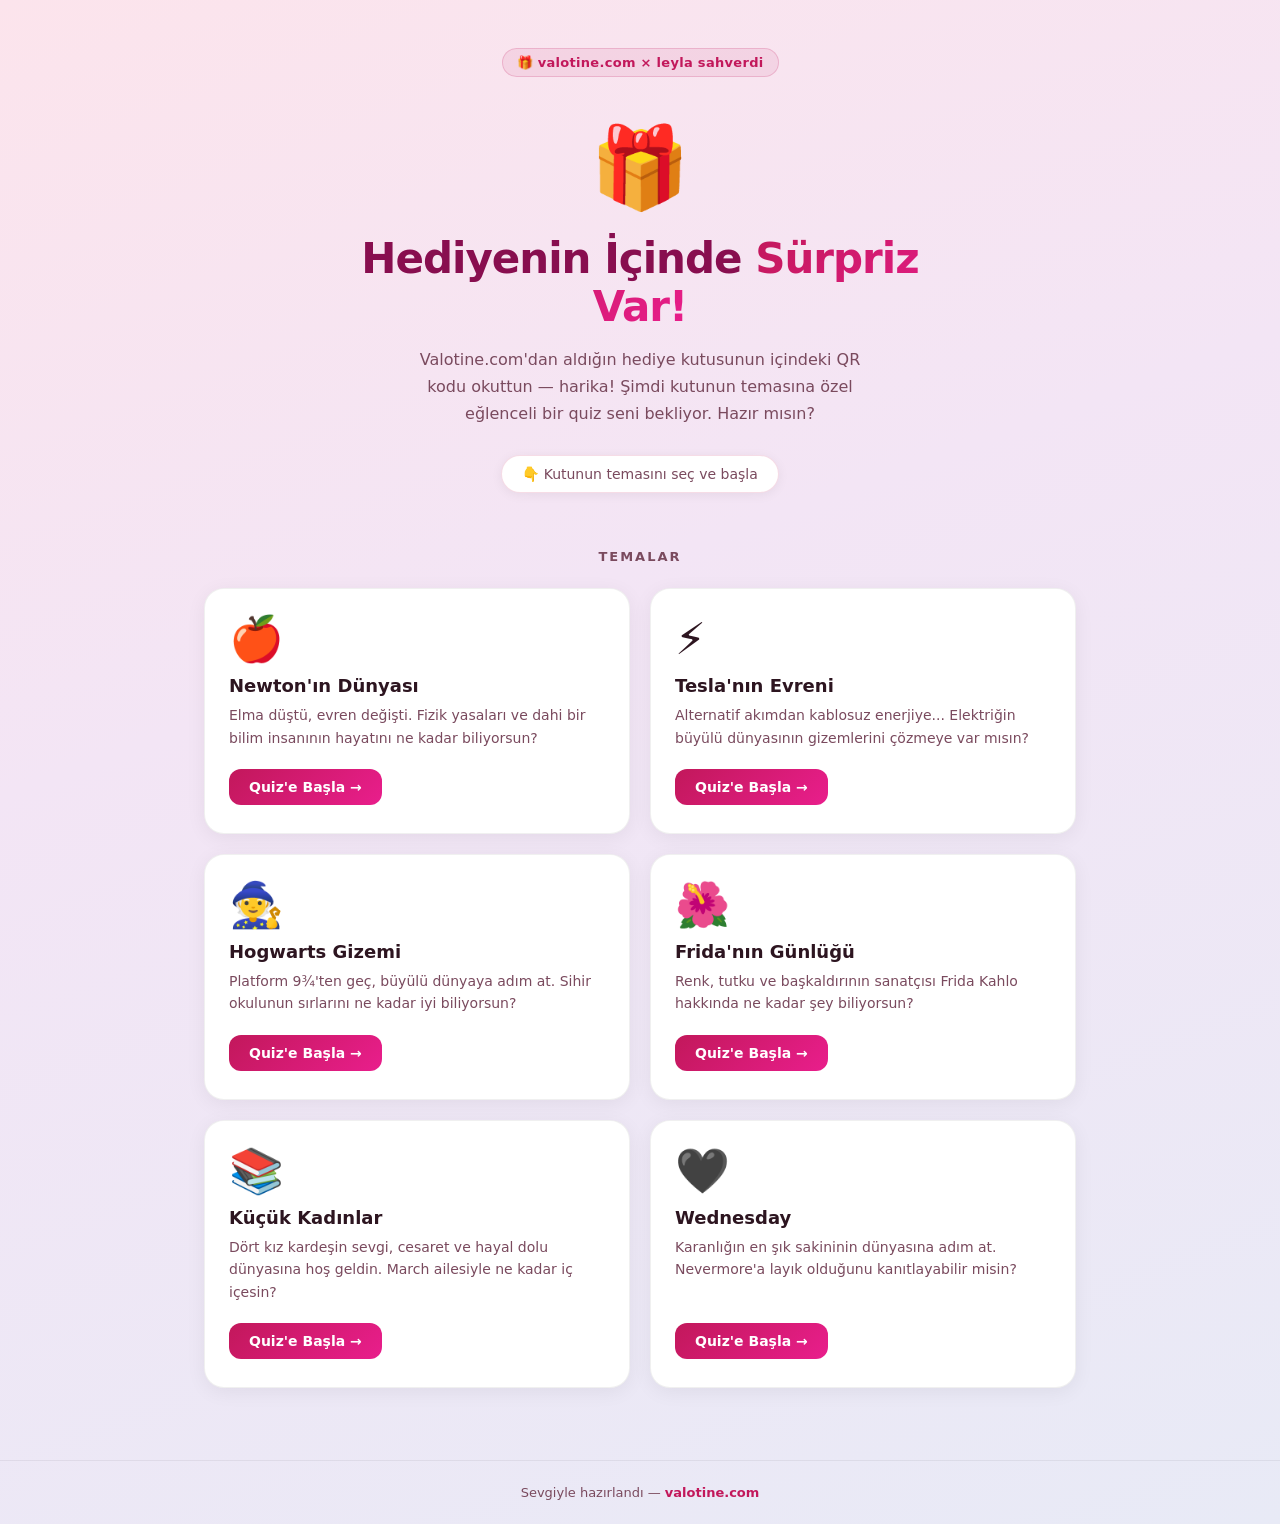
==== index.html @ 744dd880 "İlk commit: hediye kutusu quiz sitesi - 6 kategori için quiz motoru (Newton, Tesla, Hogwarts, Frida," ====
<!DOCTYPE html>
<html lang="tr">
<head>
  <meta charset="UTF-8" />
  <meta name="viewport" content="width=device-width, initial-scale=1.0" />
  <title>Leyla Sahverdi | Hediye Kutusu Quizleri</title>
  <meta name="description" content="Valotine.com hediye kutularına özel interaktif quizler. Tema dünyanı keşfet!" />
  <style>
    *, *::before, *::after { box-sizing: border-box; margin: 0; padding: 0; }

    :root {
      --rose: #c2185b;
      --rose-light: #e91e8c;
      --rose-dark: #880e4f;
      --cream: #fff8f0;
      --text: #2d1520;
      --text-muted: #7a4a5e;
      --card-bg: #ffffff;
      --radius: 20px;
      --radius-sm: 12px;
    }

    body {
      font-family: 'Segoe UI', system-ui, -apple-system, sans-serif;
      background: linear-gradient(160deg, #fce4ec 0%, #f3e5f5 40%, #e8eaf6 100%);
      min-height: 100vh;
      color: var(--text);
    }

    /* ── Header ── */
    header {
      text-align: center;
      padding: 48px 24px 24px;
    }

    .site-badge {
      display: inline-flex;
      align-items: center;
      gap: 8px;
      background: rgba(194, 24, 91, 0.08);
      border: 1px solid rgba(194, 24, 91, 0.18);
      color: var(--rose);
      font-size: 13px;
      font-weight: 600;
      padding: 6px 14px;
      border-radius: 99px;
      margin-bottom: 20px;
      letter-spacing: 0.3px;
    }

    /* ── Hero ── */
    .hero {
      text-align: center;
      padding: 0 24px 56px;
      max-width: 620px;
      margin: 0 auto;
    }

    .hero-emoji {
      font-size: 80px;
      display: block;
      margin-bottom: 20px;
      animation: floatBob 3s ease-in-out infinite;
    }

    .hero-title {
      font-size: clamp(28px, 6vw, 42px);
      font-weight: 800;
      letter-spacing: -1px;
      color: var(--rose-dark);
      margin-bottom: 14px;
      line-height: 1.15;
    }

    .hero-title span {
      background: linear-gradient(135deg, var(--rose), var(--rose-light));
      -webkit-background-clip: text;
      -webkit-text-fill-color: transparent;
      background-clip: text;
    }

    .hero-sub {
      font-size: 16px;
      color: var(--text-muted);
      line-height: 1.7;
      max-width: 480px;
      margin: 0 auto 28px;
    }

    .hero-hint {
      display: inline-flex;
      align-items: center;
      gap: 6px;
      background: white;
      border: 1px solid rgba(194, 24, 91, 0.15);
      color: var(--text-muted);
      font-size: 14px;
      padding: 10px 20px;
      border-radius: 99px;
      box-shadow: 0 2px 12px rgba(0,0,0,0.06);
    }

    /* ── Category Grid ── */
    .section-title {
      text-align: center;
      font-size: 13px;
      font-weight: 700;
      letter-spacing: 2px;
      text-transform: uppercase;
      color: var(--text-muted);
      margin-bottom: 24px;
    }

    .grid {
      display: grid;
      grid-template-columns: repeat(auto-fill, minmax(280px, 1fr));
      gap: 20px;
      max-width: 920px;
      margin: 0 auto;
      padding: 0 24px 72px;
    }

    .category-card {
      background: var(--card-bg);
      border-radius: var(--radius);
      padding: 28px 24px;
      text-decoration: none;
      color: inherit;
      border: 1px solid rgba(0, 0, 0, 0.06);
      box-shadow: 0 4px 20px rgba(0, 0, 0, 0.06);
      transition: transform 0.2s ease, box-shadow 0.2s ease;
      display: flex;
      flex-direction: column;
      align-items: flex-start;
    }

    .category-card:hover {
      transform: translateY(-5px);
      box-shadow: 0 10px 32px rgba(0, 0, 0, 0.12);
    }

    .card-emoji {
      font-size: 44px;
      margin-bottom: 14px;
      line-height: 1;
    }

    .card-name {
      font-size: 18px;
      font-weight: 700;
      color: var(--text);
      margin-bottom: 8px;
    }

    .card-desc {
      font-size: 14px;
      color: var(--text-muted);
      line-height: 1.6;
      margin-bottom: 20px;
      flex: 1;
    }

    .card-btn {
      display: inline-flex;
      align-items: center;
      gap: 6px;
      background: linear-gradient(135deg, var(--rose), var(--rose-light));
      color: white;
      font-size: 14px;
      font-weight: 600;
      padding: 10px 20px;
      border-radius: var(--radius-sm);
      text-decoration: none;
      transition: opacity 0.15s;
    }

    .card-btn:hover {
      opacity: 0.88;
    }

    /* ── Footer ── */
    footer {
      text-align: center;
      padding: 24px;
      color: var(--text-muted);
      font-size: 13px;
      border-top: 1px solid rgba(0,0,0,0.06);
    }

    footer a {
      color: var(--rose);
      text-decoration: none;
      font-weight: 600;
    }

    /* ── Animations ── */
    @keyframes floatBob {
      0%, 100% { transform: translateY(0); }
      50% { transform: translateY(-10px); }
    }

    @media (max-width: 480px) {
      .grid { grid-template-columns: 1fr; padding: 0 16px 56px; }
      .hero { padding: 0 16px 40px; }
      .hero-emoji { font-size: 64px; }
    }
  </style>
</head>
<body>

  <header>
    <div class="site-badge">🎁 valotine.com × leyla sahverdi</div>
  </header>

  <section class="hero">
    <span class="hero-emoji">🎁</span>
    <h1 class="hero-title">Hediyenin İçinde <span>Sürpriz Var!</span></h1>
    <p class="hero-sub">
      Valotine.com'dan aldığın hediye kutusunun içindeki QR kodu okuttun — harika! Şimdi kutunun temasına özel eğlenceli bir quiz seni bekliyor. Hazır mısın?
    </p>
    <span class="hero-hint">👇 Kutunun temasını seç ve başla</span>
  </section>

  <p class="section-title">Temalar</p>

  <div class="grid">

    <a class="category-card" href="/newton/">
      <span class="card-emoji">🍎</span>
      <span class="card-name">Newton'ın Dünyası</span>
      <p class="card-desc">Elma düştü, evren değişti. Fizik yasaları ve dahi bir bilim insanının hayatını ne kadar biliyorsun?</p>
      <span class="card-btn">Quiz'e Başla →</span>
    </a>

    <a class="category-card" href="/tesla/">
      <span class="card-emoji">⚡</span>
      <span class="card-name">Tesla'nın Evreni</span>
      <p class="card-desc">Alternatif akımdan kablosuz enerjiye... Elektriğin büyülü dünyasının gizemlerini çözmeye var mısın?</p>
      <span class="card-btn">Quiz'e Başla →</span>
    </a>

    <a class="category-card" href="/hogwarts/">
      <span class="card-emoji">🧙</span>
      <span class="card-name">Hogwarts Gizemi</span>
      <p class="card-desc">Platform 9¾'ten geç, büyülü dünyaya adım at. Sihir okulunun sırlarını ne kadar iyi biliyorsun?</p>
      <span class="card-btn">Quiz'e Başla →</span>
    </a>

    <a class="category-card" href="/frida/">
      <span class="card-emoji">🌺</span>
      <span class="card-name">Frida'nın Günlüğü</span>
      <p class="card-desc">Renk, tutku ve başkaldırının sanatçısı Frida Kahlo hakkında ne kadar şey biliyorsun?</p>
      <span class="card-btn">Quiz'e Başla →</span>
    </a>

    <a class="category-card" href="/kucuk-kadinlar/">
      <span class="card-emoji">📚</span>
      <span class="card-name">Küçük Kadınlar</span>
      <p class="card-desc">Dört kız kardeşin sevgi, cesaret ve hayal dolu dünyasına hoş geldin. March ailesiyle ne kadar iç içesin?</p>
      <span class="card-btn">Quiz'e Başla →</span>
    </a>

    <a class="category-card" href="/wednesday/">
      <span class="card-emoji">🖤</span>
      <span class="card-name">Wednesday</span>
      <p class="card-desc">Karanlığın en şık sakininin dünyasına adım at. Nevermore'a layık olduğunu kanıtlayabilir misin?</p>
      <span class="card-btn">Quiz'e Başla →</span>
    </a>

  </div>

  <footer>
    Sevgiyle hazırlandı &mdash; <a href="https://valotine.com" target="_blank" rel="noopener">valotine.com</a>
  </footer>

</body>
</html>
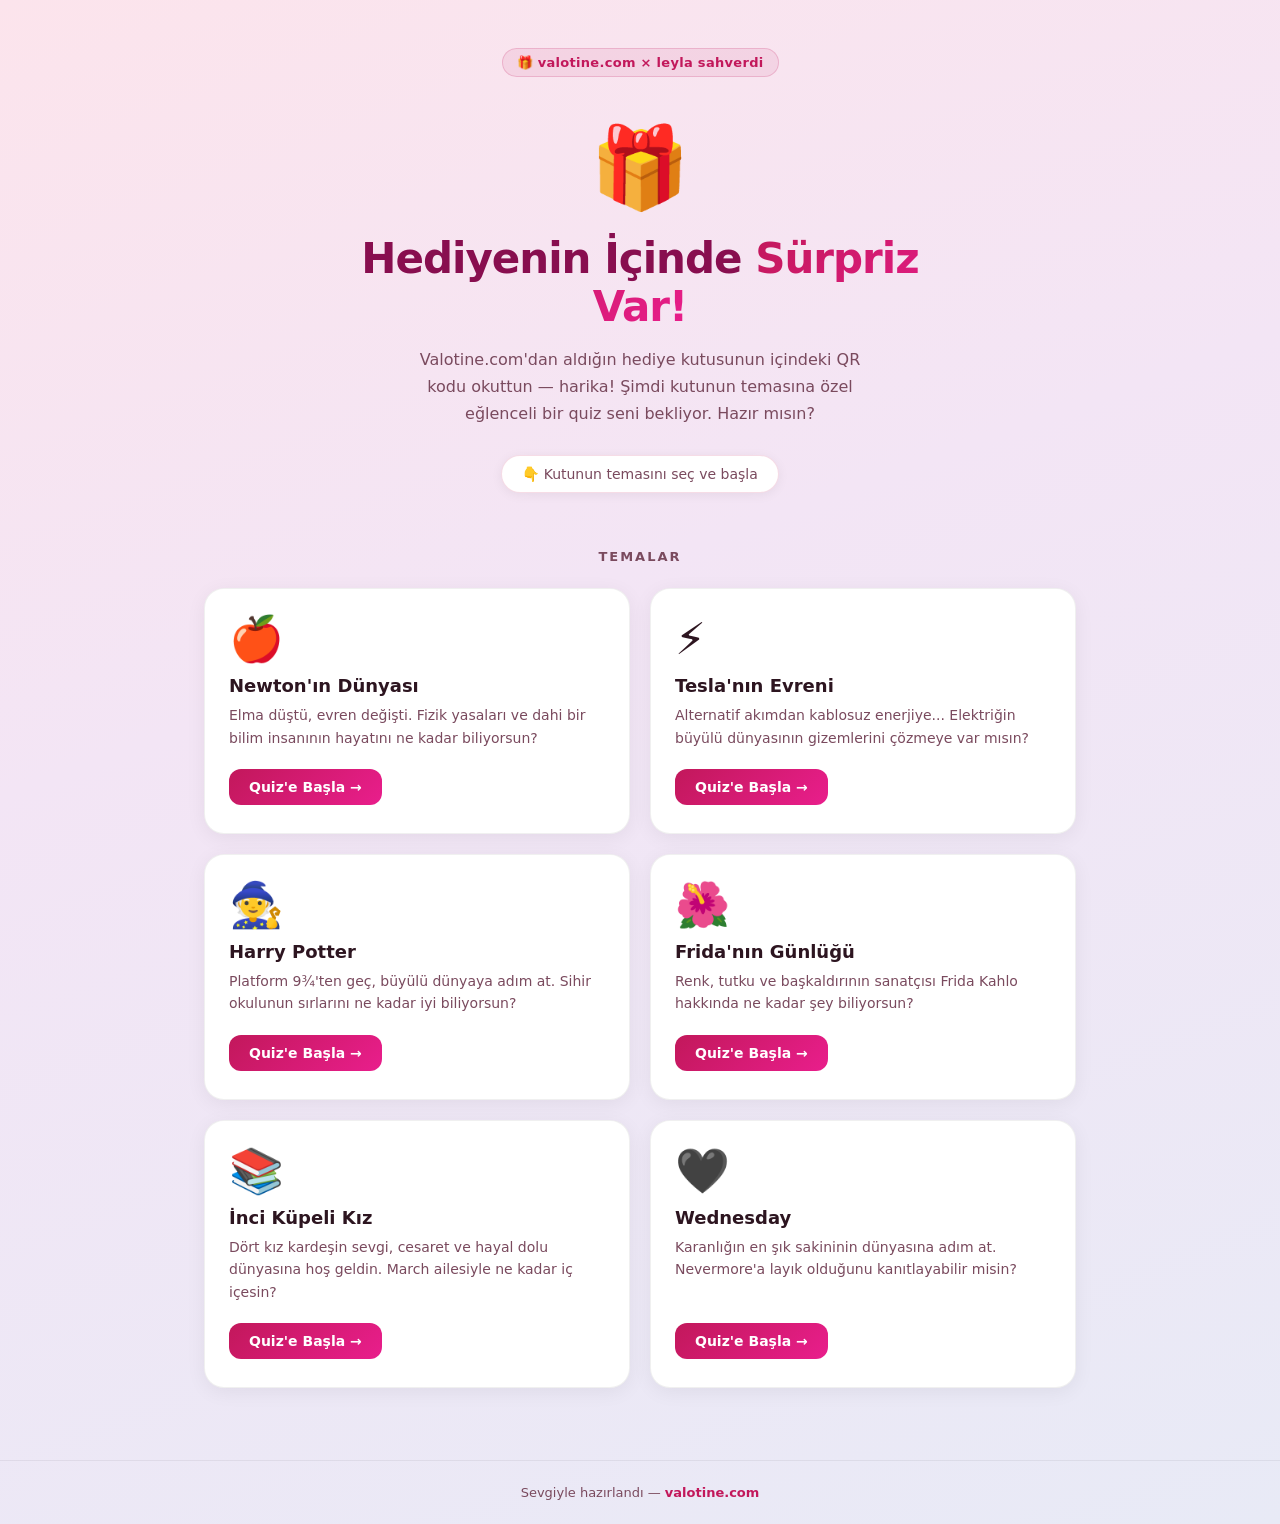
==== commit 0c2fef15: "name refactoring" ====
--- a/index.html
+++ b/index.html
@@ -239,9 +239,9 @@
       <span class="card-btn">Quiz'e Başla →</span>
     </a>
 
-    <a class="category-card" href="/hogwarts/">
+    <a class="category-card" href="/harry-potter/">
       <span class="card-emoji">🧙</span>
-      <span class="card-name">Hogwarts Gizemi</span>
+      <span class="card-name">Harry Potter</span>
       <p class="card-desc">Platform 9¾'ten geç, büyülü dünyaya adım at. Sihir okulunun sırlarını ne kadar iyi biliyorsun?</p>
       <span class="card-btn">Quiz'e Başla →</span>
     </a>
@@ -253,9 +253,9 @@
       <span class="card-btn">Quiz'e Başla →</span>
     </a>
 
-    <a class="category-card" href="/kucuk-kadinlar/">
+    <a class="category-card" href="/inci-kupeli-kiz/">
       <span class="card-emoji">📚</span>
-      <span class="card-name">Küçük Kadınlar</span>
+      <span class="card-name">İnci Küpeli Kız</span>
       <p class="card-desc">Dört kız kardeşin sevgi, cesaret ve hayal dolu dünyasına hoş geldin. March ailesiyle ne kadar iç içesin?</p>
       <span class="card-btn">Quiz'e Başla →</span>
     </a>
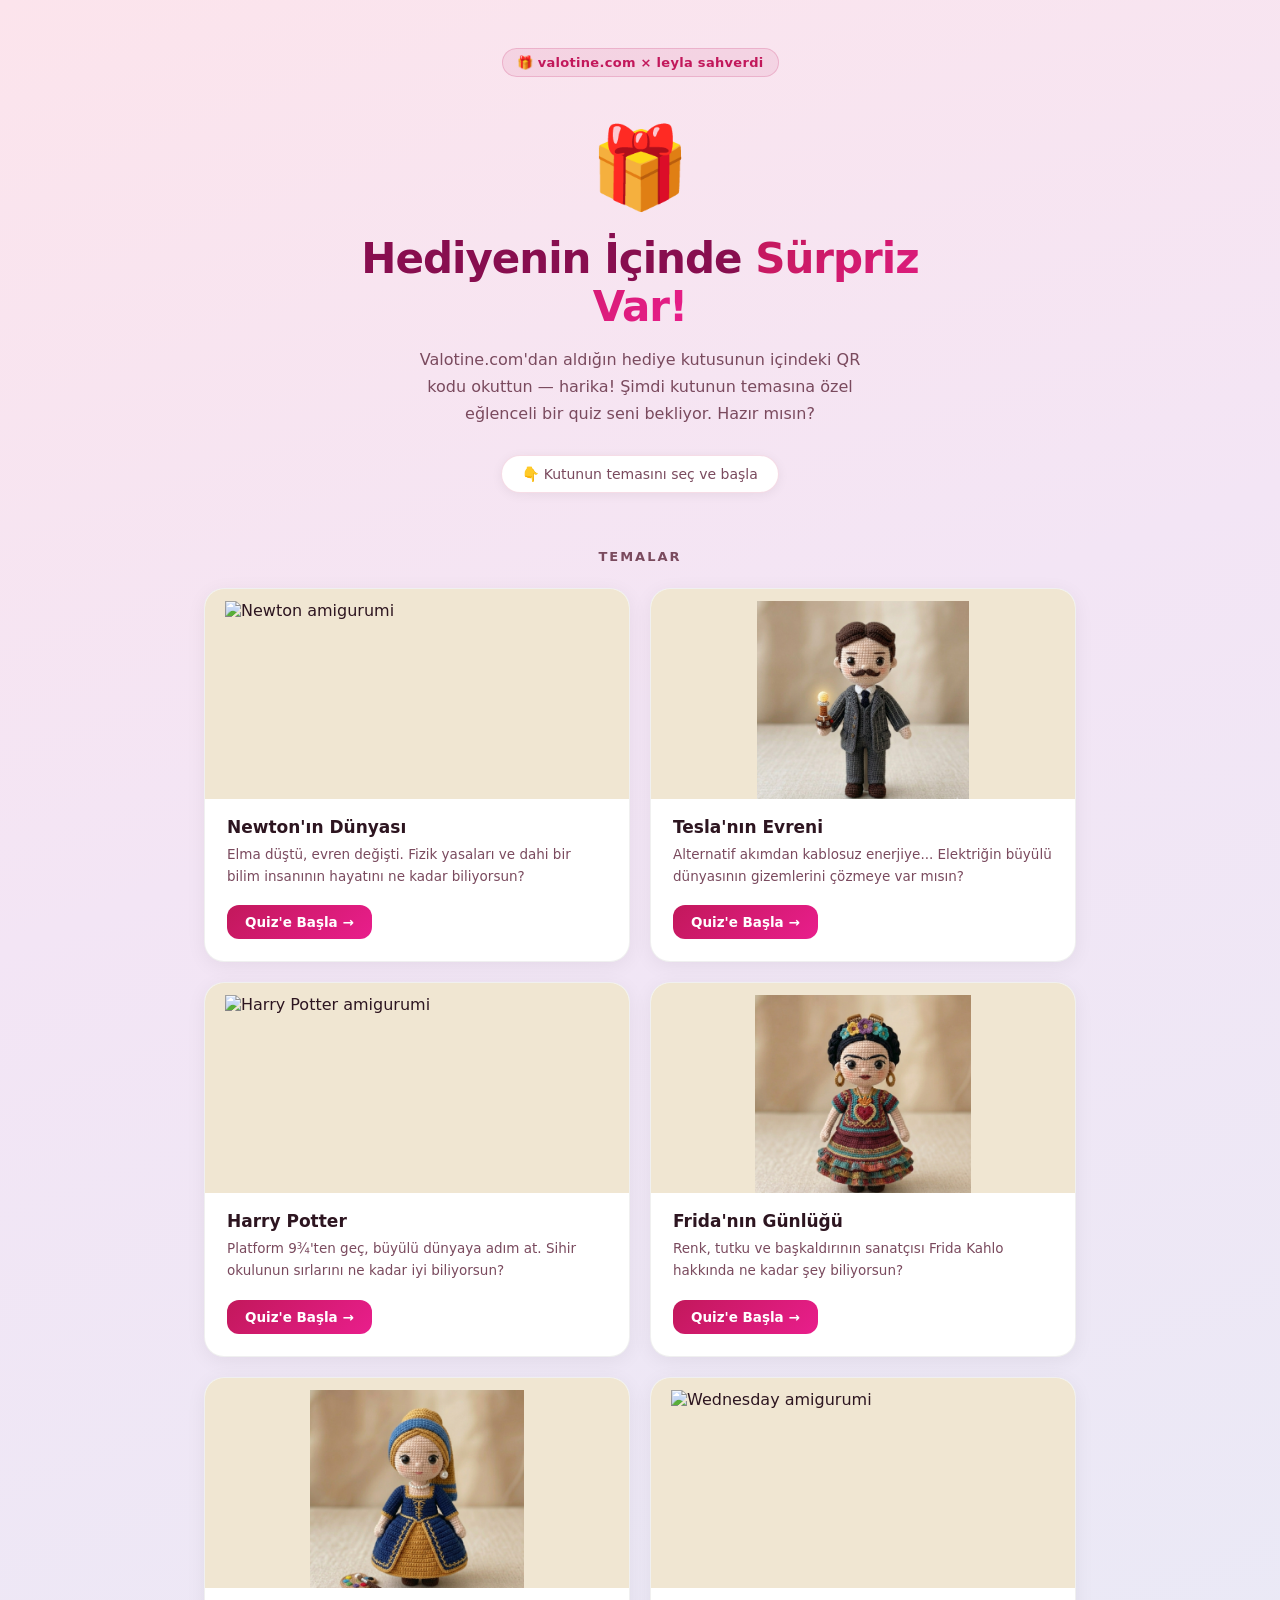
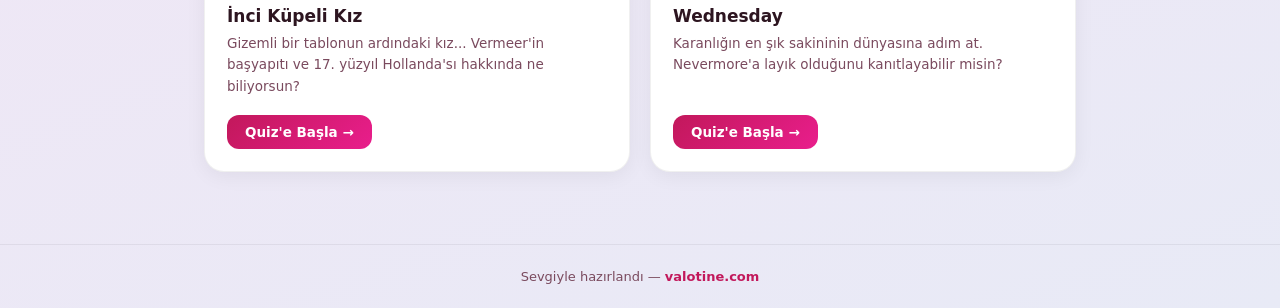
==== commit 0ea16af0: "button icon refactoring" ====
--- a/index.html
+++ b/index.html
@@ -123,7 +123,7 @@
     .category-card {
       background: var(--card-bg);
       border-radius: var(--radius);
-      padding: 28px 24px;
+      padding: 0;
       text-decoration: none;
       color: inherit;
       border: 1px solid rgba(0, 0, 0, 0.06);
@@ -131,32 +131,56 @@
       transition: transform 0.2s ease, box-shadow 0.2s ease;
       display: flex;
       flex-direction: column;
+      overflow: hidden;
+    }
+
+    .category-card:hover {
+      transform: translateY(-6px);
+      box-shadow: 0 14px 36px rgba(0, 0, 0, 0.13);
+    }
+
+    .card-img-wrap {
+      width: 100%;
+      height: 210px;
+      background: #f0e6d2;
+      display: flex;
+      align-items: center;
+      justify-content: center;
+      overflow: hidden;
+    }
+
+    .card-img {
+      height: 100%;
+      width: 100%;
+      object-fit: contain;
+      padding: 12px 20px 0;
+      transition: transform 0.28s ease;
+    }
+
+    .category-card:hover .card-img {
+      transform: scale(1.06) translateY(-4px);
+    }
+
+    .card-body {
+      padding: 18px 22px 22px;
+      display: flex;
+      flex-direction: column;
       align-items: flex-start;
-    }
-
-    .category-card:hover {
-      transform: translateY(-5px);
-      box-shadow: 0 10px 32px rgba(0, 0, 0, 0.12);
-    }
-
-    .card-emoji {
-      font-size: 44px;
-      margin-bottom: 14px;
-      line-height: 1;
+      flex: 1;
     }
 
     .card-name {
-      font-size: 18px;
+      font-size: 17px;
       font-weight: 700;
       color: var(--text);
-      margin-bottom: 8px;
+      margin-bottom: 7px;
     }
 
     .card-desc {
-      font-size: 14px;
+      font-size: 13.5px;
       color: var(--text-muted);
       line-height: 1.6;
-      margin-bottom: 20px;
+      margin-bottom: 18px;
       flex: 1;
     }
 
@@ -166,9 +190,9 @@
       gap: 6px;
       background: linear-gradient(135deg, var(--rose), var(--rose-light));
       color: white;
-      font-size: 14px;
+      font-size: 13.5px;
       font-weight: 600;
-      padding: 10px 20px;
+      padding: 9px 18px;
       border-radius: var(--radius-sm);
       text-decoration: none;
       transition: opacity 0.15s;
@@ -226,45 +250,69 @@
   <div class="grid">
 
     <a class="category-card" href="/newton/">
-      <span class="card-emoji">🍎</span>
-      <span class="card-name">Newton'ın Dünyası</span>
-      <p class="card-desc">Elma düştü, evren değişti. Fizik yasaları ve dahi bir bilim insanının hayatını ne kadar biliyorsun?</p>
-      <span class="card-btn">Quiz'e Başla →</span>
+      <div class="card-img-wrap">
+        <img class="card-img" src="assets/amigrumi/isaac_newton.png" alt="Newton amigurumi" />
+      </div>
+      <div class="card-body">
+        <span class="card-name">Newton'ın Dünyası</span>
+        <p class="card-desc">Elma düştü, evren değişti. Fizik yasaları ve dahi bir bilim insanının hayatını ne kadar biliyorsun?</p>
+        <span class="card-btn">Quiz'e Başla →</span>
+      </div>
     </a>
 
     <a class="category-card" href="/tesla/">
-      <span class="card-emoji">⚡</span>
-      <span class="card-name">Tesla'nın Evreni</span>
-      <p class="card-desc">Alternatif akımdan kablosuz enerjiye... Elektriğin büyülü dünyasının gizemlerini çözmeye var mısın?</p>
-      <span class="card-btn">Quiz'e Başla →</span>
+      <div class="card-img-wrap">
+        <img class="card-img" src="assets/amigrumi/tesla.png" alt="Tesla amigurumi" />
+      </div>
+      <div class="card-body">
+        <span class="card-name">Tesla'nın Evreni</span>
+        <p class="card-desc">Alternatif akımdan kablosuz enerjiye... Elektriğin büyülü dünyasının gizemlerini çözmeye var mısın?</p>
+        <span class="card-btn">Quiz'e Başla →</span>
+      </div>
     </a>
 
     <a class="category-card" href="/harry-potter/">
-      <span class="card-emoji">🧙</span>
-      <span class="card-name">Harry Potter</span>
-      <p class="card-desc">Platform 9¾'ten geç, büyülü dünyaya adım at. Sihir okulunun sırlarını ne kadar iyi biliyorsun?</p>
-      <span class="card-btn">Quiz'e Başla →</span>
+      <div class="card-img-wrap">
+        <img class="card-img" src="assets/amigrumi/harry.png" alt="Harry Potter amigurumi" />
+      </div>
+      <div class="card-body">
+        <span class="card-name">Harry Potter</span>
+        <p class="card-desc">Platform 9¾'ten geç, büyülü dünyaya adım at. Sihir okulunun sırlarını ne kadar iyi biliyorsun?</p>
+        <span class="card-btn">Quiz'e Başla →</span>
+      </div>
     </a>
 
     <a class="category-card" href="/frida/">
-      <span class="card-emoji">🌺</span>
-      <span class="card-name">Frida'nın Günlüğü</span>
-      <p class="card-desc">Renk, tutku ve başkaldırının sanatçısı Frida Kahlo hakkında ne kadar şey biliyorsun?</p>
-      <span class="card-btn">Quiz'e Başla →</span>
+      <div class="card-img-wrap">
+        <img class="card-img" src="assets/amigrumi/frida.png" alt="Frida amigurumi" />
+      </div>
+      <div class="card-body">
+        <span class="card-name">Frida'nın Günlüğü</span>
+        <p class="card-desc">Renk, tutku ve başkaldırının sanatçısı Frida Kahlo hakkında ne kadar şey biliyorsun?</p>
+        <span class="card-btn">Quiz'e Başla →</span>
+      </div>
     </a>
 
     <a class="category-card" href="/inci-kupeli-kiz/">
-      <span class="card-emoji">📚</span>
-      <span class="card-name">İnci Küpeli Kız</span>
-      <p class="card-desc">Dört kız kardeşin sevgi, cesaret ve hayal dolu dünyasına hoş geldin. March ailesiyle ne kadar iç içesin?</p>
-      <span class="card-btn">Quiz'e Başla →</span>
+      <div class="card-img-wrap">
+        <img class="card-img" src="assets/amigrumi/inci_kupeli_kiz.png" alt="İnci Küpeli Kız amigurumi" />
+      </div>
+      <div class="card-body">
+        <span class="card-name">İnci Küpeli Kız</span>
+        <p class="card-desc">Gizemli bir tablonun ardındaki kız... Vermeer'in başyapıtı ve 17. yüzyıl Hollanda'sı hakkında ne biliyorsun?</p>
+        <span class="card-btn">Quiz'e Başla →</span>
+      </div>
     </a>
 
     <a class="category-card" href="/wednesday/">
-      <span class="card-emoji">🖤</span>
-      <span class="card-name">Wednesday</span>
-      <p class="card-desc">Karanlığın en şık sakininin dünyasına adım at. Nevermore'a layık olduğunu kanıtlayabilir misin?</p>
-      <span class="card-btn">Quiz'e Başla →</span>
+      <div class="card-img-wrap">
+        <img class="card-img" src="assets/amigrumi/wednesday.png" alt="Wednesday amigurumi" />
+      </div>
+      <div class="card-body">
+        <span class="card-name">Wednesday</span>
+        <p class="card-desc">Karanlığın en şık sakininin dünyasına adım at. Nevermore'a layık olduğunu kanıtlayabilir misin?</p>
+        <span class="card-btn">Quiz'e Başla →</span>
+      </div>
     </a>
 
   </div>
